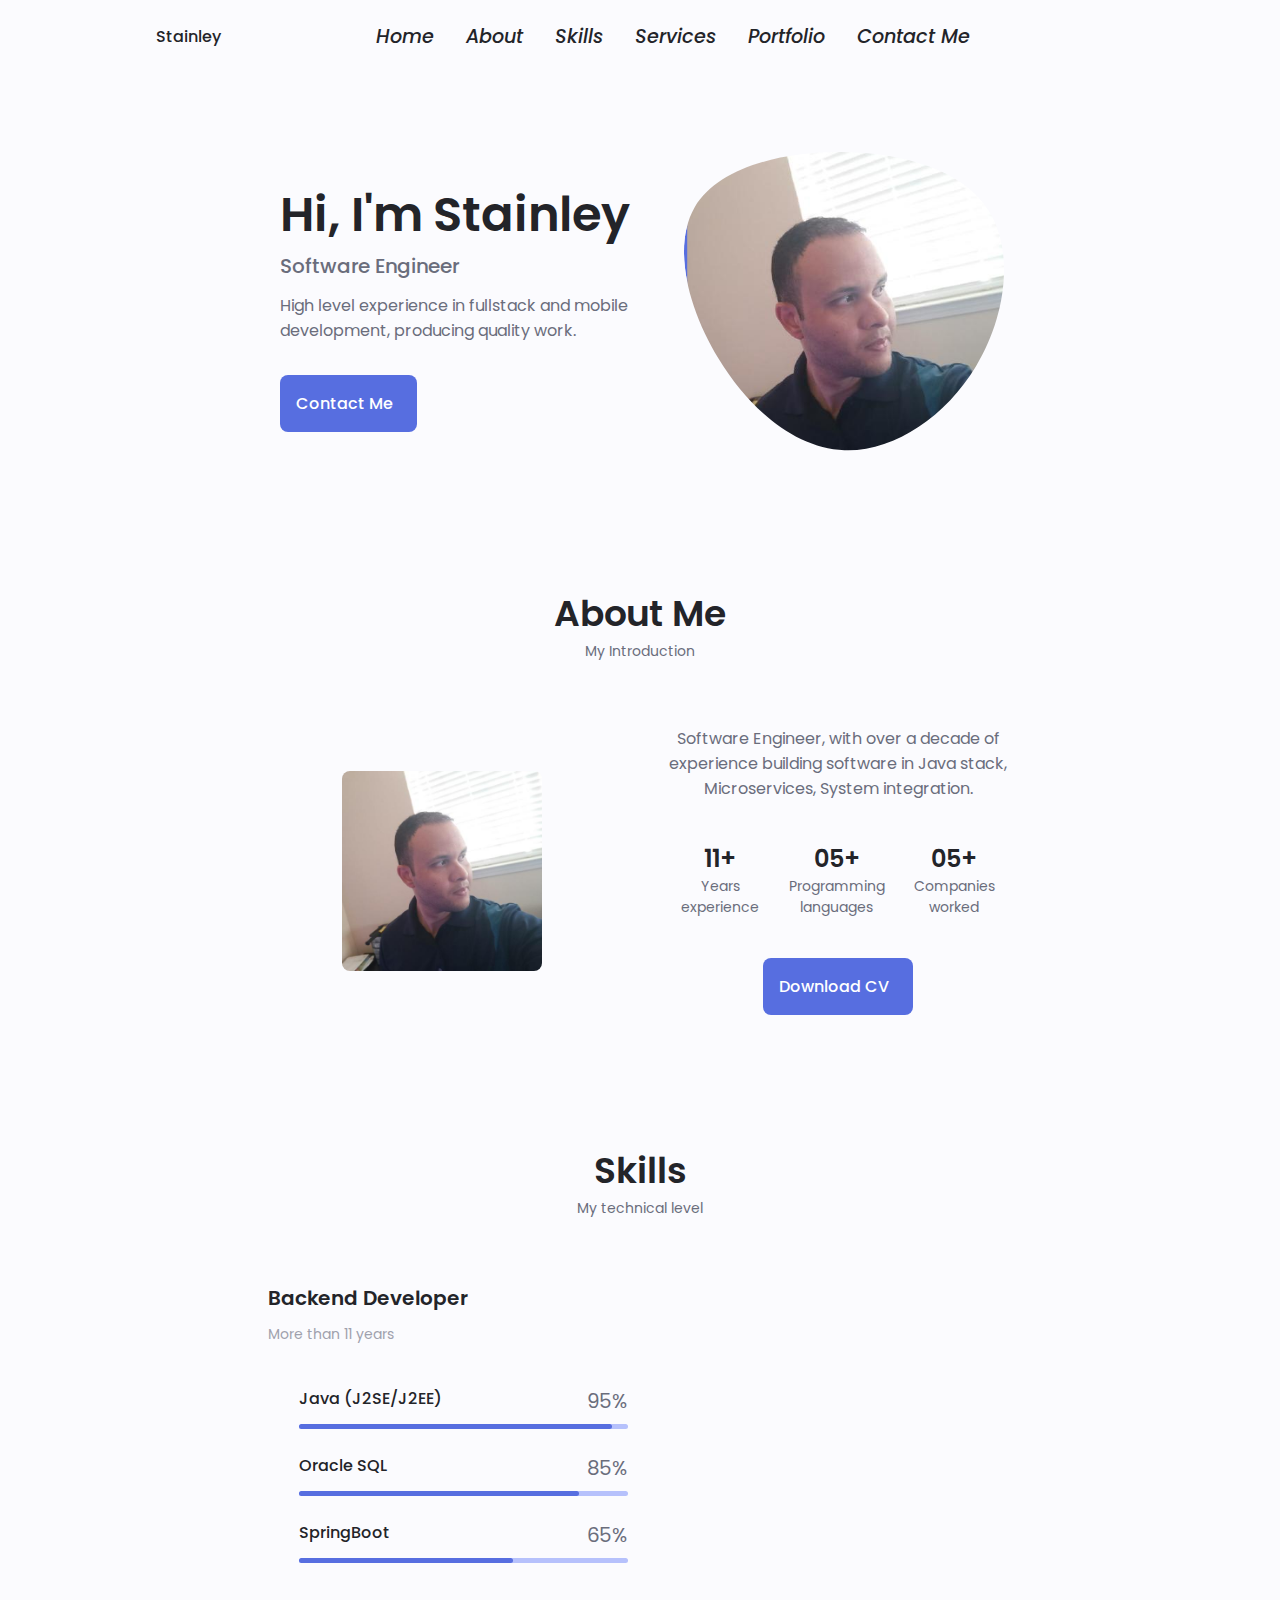
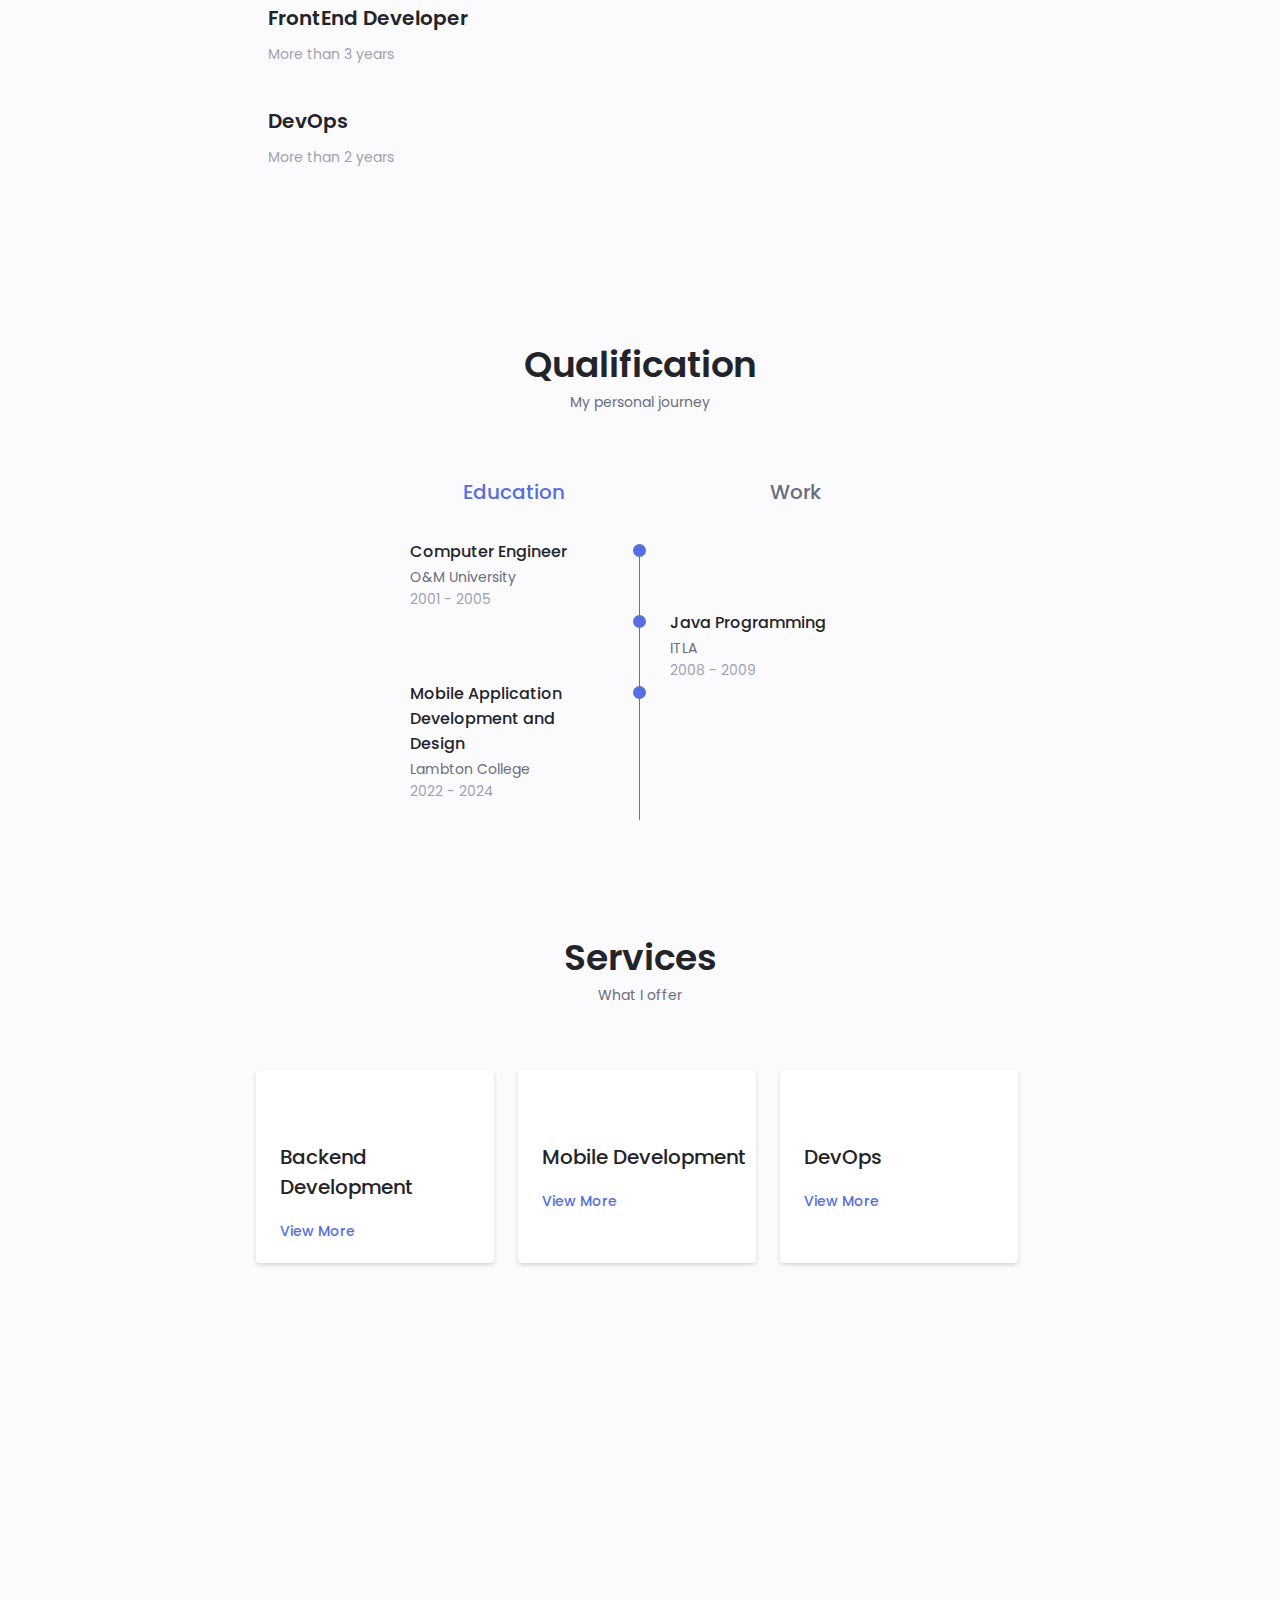
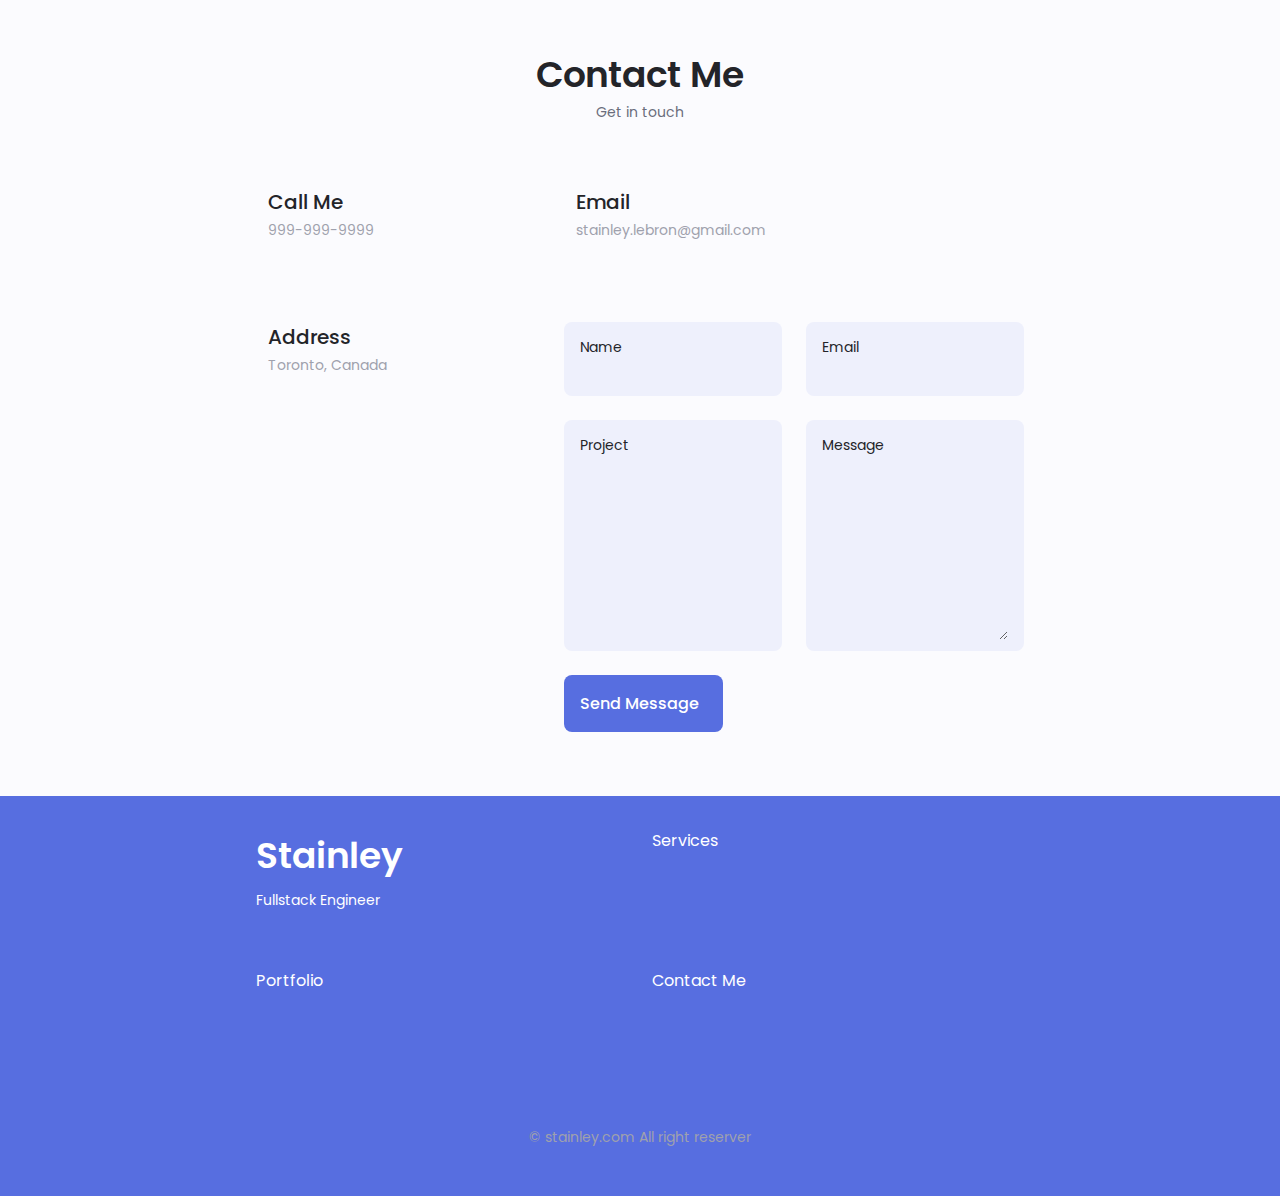
==== pages/about.html @ 63a61fa7 "first commit" ====
<!DOCTYPE html>
<html lang="en">
<head>
    <meta charset="UTF-8">
    <meta name="viewport" content="width=device-width, initial-scale=1.0">

    <!--=================================== UNICONS ====================================-->
    <link rel="stylesheet" href="https://unicons.iconscout.com/release/v4.0.8/css/line.css">

    <!--=================================== SWIPER CSS ====================================-->
    <link rel="stylesheet" href="https://cdn.jsdelivr.net/npm/swiper@9/swiper-bundle.min.css"/>
    <!--=================================== CSS ====================================-->
    <link rel="stylesheet" href="../assets/css/content.css">

    <title>About</title>
</head>
<body>
<!--=================================== HEADER ====================================-->
<header class="header" id="header">
    <nav class="nav container">
        <a href="#" class="nav__logo">Stainley</a>
        <div class="nav__menu" id="nav-menu">
            <ul class="nav__list grid">
                <li class="nav__item">
                    <a href="#home" class="nav__link">
                        <i class="uil uil-estate nav__icon">Home</i>
                    </a>
                </li>
                <li class="nav__item">
                    <a href="#about" class="nav__link">
                        <i class="uil uil-user nav__icon">About</i>
                    </a>
                </li>
                <li class="nav__item">
                    <a href="#skills" class="nav__link">
                        <i class="uil uil-file-alt nav__icon">Skills</i>
                    </a>
                </li>
                <li class="nav__item">
                    <a href="#services" class="nav__link">
                        <i class="uil uil-briefcase-alt nav__icon">Services</i>
                    </a>
                </li>
                <li class="nav__item">
                    <a href="#portfolio" class="nav__link">
                        <i class="uil uil-scenery nav__icon">Portfolio</i>
                    </a>
                </li>
                <li class="nav__item">
                    <a href="#contact" class="nav__link">
                        <i class="uil uil-message nav__icon">Contact Me</i>
                    </a>
                </li>
            </ul>
            <i class="uil uil-times nav__close" id="nav-close"></i>
        </div>
        <div class="nav__btns">
            <div class="nav__toggle" id="nav-toggle">
                <i class="uil uil-apps"></i>
            </div>
        </div>
    </nav>
</header>


<!--=================================== MAIN ====================================-->
<main class="main">
    <!--==================== HOME ====================-->
    <section class="home section" id="home">
        <div class="home__container container grid">
            <div class="home__content grid">
                <div class="home__social">
                    <a href="https://www.linkedin.com/in/stainleylebron/" target="_blank" class="home__social-icon">
                        <i class="uil uil-linkedin-alt"></i>
                    </a>
                    <a href="https://github.com/stainley/" target="_blank" class="home__social-icon">
                        <i class="uil uil-github-alt"></i>
                    </a>
                    <a href="https://dribbble.com/" class="home__social-icon" target="_blank">
                        <i class="uil uil-dribbble"></i>
                    </a>
                </div>
                <div class="home__img">
                    <svg class="home__blob" viewBox="0 0 200 187" xmlns="http://www.w3.org/2000/svg"
                         xmlns:xlink="http://www.w3.org/1999/xlink">
                        <mask id="mask0" mask-type="alpha">
                            <path d="M190.312 36.4879C206.582 62.1187 201.309 102.826 182.328 134.186C163.346 165.547
        130.807 187.559 100.226 186.353C69.6454 185.297 41.0228 161.023 21.7403 129.362C2.45775
        97.8511 -7.48481 59.1033 6.67581 34.5279C20.9871 10.1032 59.7028 -0.149132 97.9666
        0.00163737C136.23 0.303176 174.193 10.857 190.312 36.4879Z"/>
                        </mask>
                        <g mask="url(#mask0)">
                            <path d="M190.312 36.4879C206.582 62.1187 201.309 102.826 182.328 134.186C163.346
        165.547 130.807 187.559 100.226 186.353C69.6454 185.297 41.0228 161.023 21.7403
        129.362C2.45775 97.8511 -7.48481 59.1033 6.67581 34.5279C20.9871 10.1032 59.7028
        -0.149132 97.9666 0.00163737C136.23 0.303176 174.193 10.857 190.312 36.4879Z"/>

                            <image class="home_blob-img" x="2" xlink:href="../assets/img/perfil.jpeg"/>
                        </g>
                    </svg>

                </div>

                <div class="home__data">
                    <h1 class="home__title">Hi, I'm Stainley</h1>
                    <h3 class="home__subtitle">Software Engineer</h3>
                    <p class="home__description">High level experience in fullstack and mobile development,
                        producing quality work.</p>
                    <a href="#contact" class="button button--flex">
                        Contact Me <i class="uil uil-message button__icon"></i>
                    </a>
                </div>
            </div>

            <div class="home__scroll">
                <a href="#about" class="home__scroll-button button--flex">
                    <i class="uil uil-mouse-alt home__scroll-mouse"></i>
                    <span class="home__scroll-name">Scroll down</span>
                    <i class="uil uil-arrow-down home__scroll-arrow"></i>
                </a>
            </div>

        </div>
    </section>

    <!--==================== ABOUT ====================-->
    <!--<iframe class="fragment__about" id="about" src="pages/about.html"></iframe>-->
    <section class="about section" id="about">
        <h2 class="section__title">About Me</h2>
        <span class="section__subtitle">My Introduction</span>

        <div class="about__container container grid">
            <img src="../assets/img/perfil.jpeg" alt="" class="about__img">

            <div class="about__data">
                <p class="about__description">Software Engineer, with over a decade of experience building software in
                    Java stack,
                    Microservices, System integration.</p>

                <div class="about__info">
                    <div>
                        <span class="about__info-title">11+</span>
                        <span class="about__info-name">Years<br> experience</span>
                    </div>
                    <div>
                        <span class="about__info-title">05+</span>
                        <span class="about__info-name">Programming<br> languages</span>
                    </div>
                    <div>
                        <span class="about__info-title">05+</span>
                        <span class="about__info-name">Companies<br> worked</span>
                    </div>
                </div>

                <div class="about__buttons">
                    <a download="" href="../assets/pdf/StainleyLebronResume.pdf" class="button button--flex">
                        Download CV<i class="uil uil-download-alt button__icon"></i>
                    </a>
                </div>
            </div>
        </div>
    </section>

    <!--==================== SKILLS ====================-->
    <section class="skills section" id="skills">
        <h2 class="section__title">Skills</h2>
        <span class="section__subtitle">My technical level</span>

        <div class="skills__container container grid">
            <div>
                <!--==================== SKILLS 1 ====================-->
                <div class="skills__content skills__open">
                    <div class="skills__header">
                        <i class="uil uil-brackets-curly skills__icon"></i>

                        <div>
                            <h1 class="skills__title">Backend Developer</h1>
                            <span class="skills__subtitle">More than 11 years</span>
                        </div>

                        <i class="uil uil-angle-down skills__arrow"></i>
                    </div>

                    <div class="skills__list grid">
                        <div class="skills__data">
                            <div class="skills__title">
                                <h3 class="skills__name">Java (J2SE/J2EE)</h3>
                                <span class="skills__number">95%</span>
                            </div>
                            <div class="skills__bar">
                                <span class="skills__percentage skills__java"></span>
                            </div>
                        </div>

                        <div class="skills__data">
                            <div class="skills__title">
                                <h3 class="skills__name">Oracle SQL</h3>
                                <span class="skills__number">85%</span>
                            </div>
                            <div class="skills__bar">
                                <span class="skills__percentage skills__sql"></span>
                            </div>
                        </div>

                        <div class="skills__data">
                            <div class="skills__title">
                                <h3 class="skills__name">SpringBoot</h3>
                                <span class="skills__number">65%</span>
                            </div>
                            <div class="skills__bar">
                                <span class="skills__percentage skills__spring"></span>
                            </div>
                        </div>
                    </div>
                </div>

                <!--==================== SKILLS 2 ====================-->
                <div class="skills__content skills__close">
                    <div class="skills__header">
                        <i class="uil uil-brackets-curly skills__icon"></i>

                        <div>
                            <h1 class="skills__title">FrontEnd Developer</h1>
                            <span class="skills__subtitle">More than 3 years</span>
                        </div>

                        <i class="uil uil-angle-down skills__arrow"></i>
                    </div>

                    <div class="skills__list grid">
                        <div class="skills__data">
                            <div class="skills__title">
                                <h3 class="skills__name">HTML, JSP, JSF</h3>
                                <span class="skills__number">65%</span>
                            </div>
                            <div class="skills__bar">
                                <span class="skills__percentage skills__html"></span>
                            </div>
                        </div>

                        <div class="skills__data">
                            <div class="skills__title">
                                <h3 class="skills__name">React</h3>
                                <span class="skills_number">45%</span>
                            </div>
                            <div class="skills__bar">
                                <span class="skills__percentage skills__react"></span>
                            </div>
                        </div>

                        <div class="skills__data">
                            <div class="skills__title">
                                <h3 class="skills__name">Angular</h3>
                                <span class="skills__number">45%</span>
                            </div>
                            <div class="skills__bar">
                                <span class="skills__percentage skills__angular"></span>
                            </div>
                        </div>
                    </div>
                </div>

                <!--==================== SKILLS 3 ====================-->
                <div class="skills__content skills__close">
                    <div class="skills__header">
                        <i class="uil uil-brackets-curly skills__icon"></i>

                        <div>
                            <h1 class="skills__title">DevOps</h1>
                            <span class="skills__subtitle">More than 2 years</span>
                        </div>

                        <i class="uil uil-angle-down skills__arrow"></i>
                    </div>

                    <div class="skills__list grid">
                        <div class="skills__data">
                            <div class="skills__title">
                                <h3 class="skills__name">Docker</h3>
                                <span class="skills__number">75%</span>
                            </div>
                            <div class="skills__bar">
                                <span class="skills__percentage skills__docker"></span>
                            </div>
                        </div>

                        <div class="skills__data">
                            <div class="skills__title">
                                <h3 class="skills__name">Kubernetes</h3>
                                <span class="skills_number">55%</span>
                            </div>
                            <div class="skills__bar">
                                <span class="skills__percentage skills__kubernetes"></span>
                            </div>
                        </div>

                        <div class="skills__data">
                            <div class="skills__title">
                                <h3 class="skills__name">Jenkins</h3>
                                <span class="skills__number">78%</span>
                            </div>
                            <div class="skills__bar">
                                <span class="skills__percentage skills__jenkins"></span>
                            </div>
                        </div>
                    </div>
                </div>
            </div>
        </div>
    </section>

    <!--==================== QUALIFICATION ====================-->
    <section class="qualification section">
        <h2 class="section__title">Qualification</h2>
        <span class="section__subtitle">My personal journey</span>

        <div class="qualification__container container">
            <div class="qualification__tabs">
                <div class="qualification__button button--flex qualification__active" data-target="#education">
                    <i class="uil uil-graduation-cap qualification__icon"></i>
                    Education
                </div>
                <div class="qualification__button button--flex" data-target="#work">
                    <i class="uil uil-briefcase-alt qualification__icon"></i>
                    Work
                </div>
            </div>
            <div class="qualification__sections">
                <!--==================== QUALIFICATION CONTENT 1====================-->
                <div class="qualification__content qualification__active" data-content id="education">
                    <!--==================== QUALIFICATION 1====================-->
                    <div class="qualification__data">
                        <div>
                            <h3 class="qualification__title">Computer Engineer</h3>
                            <span class="qualification__subtitle">O&M University</span>
                            <div class="qualification__calendar">
                                <i class="uil uil-calendar-alt"></i>
                                2001 - 2005
                            </div>
                        </div>

                        <div>
                            <span class="qualification__rounder"></span>
                            <span class="qualification__line"></span>
                        </div>
                    </div>

                    <div class="qualification__content">
                        <!--==================== QUALIFICATION 2====================-->
                        <div class="qualification__data">
                            <div></div>

                            <div>
                                <span class="qualification__rounder"></span>
                                <span class="qualification__line"></span>
                            </div>
                            <div>
                                <h3 class="qualification__title">Java Programming</h3>
                                <span class="qualification__subtitle">ITLA</span>
                                <div class="qualification__calendar">
                                    <i class="uil uil-calendar-alt"></i>
                                    2008 - 2009
                                </div>
                            </div>

                        </div>
                    </div>

                    <div class="qualification__content">
                        <!--==================== QUALIFICATION 3====================-->
                        <div class="qualification__data">

                            <div>
                                <h3 class="qualification__title">Mobile Application Development and Design</h3>
                                <span class="qualification__subtitle">Lambton College</span>
                                <div class="qualification__calendar">
                                    <i class="uil uil-calendar-alt"></i>
                                    2022 - 2024
                                </div>
                            </div>

                            <div>
                                <span class="qualification__rounder"></span>
                                <span class="qualification__line"></span>
                            </div>
                        </div>
                    </div>
                </div>


                <!--==================== QUALIFICATION CONTENT 2====================-->
                <div class="qualification__content" data-content id="work">
                    <!--==================== QUALIFICATION 1====================-->
                    <div class="qualification__data">

                        <div></div>
                        <div>
                            <span class="qualification__rounder"></span>
                            <span class="qualification__line"></span>
                        </div>
                        <div>
                            <h3 class="qualification__title">System Integration</h3>
                            <span class="qualification__subtitle">Telecommunication Company Claro</span>
                            <div class="qualification__calendar">
                                <i class="uil uil-calendar-alt"></i>
                                2013 - 2014
                            </div>
                        </div>


                    </div>

                    <div class="qualification__content">
                        <!--==================== QUALIFICATION 2====================-->
                        <div class="qualification__data">


                            <div>
                                <h3 class="qualification__title">Java Engineer</h3>
                                <span class="qualification__subtitle">Dominican Popular Bank</span>
                                <div class="qualification__calendar">
                                    <i class="uil uil-calendar-alt"></i>
                                    2011 - 2011
                                </div>
                            </div>
                            <div>
                                <span class="qualification__rounder"></span>
                                <span class="qualification__line"></span>
                            </div>
                        </div>
                    </div>

                    <div class="qualification__content">
                        <!--==================== QUALIFICATION 3====================-->
                        <div class="qualification__data">
                            <div></div>

                            <div>
                                <span class="qualification__rounder"></span>
                                <span class="qualification__line"></span>
                            </div>
                            <div>
                                <h3 class="qualification__title">Sr. Fullstack Engineer</h3>
                                <span class="qualification__subtitle">Telecommunication Company Claro</span>
                                <div class="qualification__calendar">
                                    <i class="uil uil-calendar-alt"></i>
                                    2011 - 2022
                                </div>
                            </div>


                        </div>
                    </div>
                </div>

            </div>
        </div>

    </section>

    <!--==================== SERVICES ====================-->
    <section class="services section" id="services">
        <h2 class="section__title">Services</h2>
        <span class="section__subtitle">What I offer</span>
        <div class="services__container container grid">
            <!--==================== SERVICES 1 ====================-->
            <div class="services__content">
                <div>
                    <i class="uil uil-web-grid services__icon "></i>
                    <h3 class="services__title">Backend Development</h3>
                </div>
                <span class="button button--flex button-small button--link services__button">
                    View More <i class="uil uil-arrow-right button__icon"></i>
                </span>

                <div class="services__modal">
                    <div class="services__modal-content">
                        <h4 class="services__modal-title">Micro<br> Services</h4>
                        <i class="uil uil-times services__modal-close"></i>

                        <ul class="services__modal-services grid">
                            <li class="services__modal-service">
                                <i class="uil uil-check-circle services__modal-icon"></i>
                                <p>I develop microservices.</p>
                            </li>
                            <li class="services__modal-service">
                                <i class="uil uil-check-circle services__modal-icon"></i>
                                <p>Monolithic Services</p>
                            </li>
                            <li class="services__modal-service">
                                <i class="uil uil-check-circle services__modal-icon"></i>
                                <p>System Design</p>
                            </li>
                        </ul>
                    </div>
                </div>
            </div>

            <!--==================== SERVICES 2 ====================-->
            <div class="services__content">
                <i class="uil uil-mobile-android services__icon"></i>
                <h3 class="services__title">Mobile Development</h3>

                <span class="button button--flex button-small button--link services__button">
                    View More <i class="uil uil-arrow-right button__icon"></i>

                </span>

                <div class="services__modal">
                    <div class="services__modal-content">
                        <h4 class="services__modal-title">Micro<br> Services</h4>
                        <i class="uil uil-times services__modal-close"></i>

                        <ul class="services__modal-services grid">
                            <li class="services__modal-service">
                                <i class="uil uil-check-circle services__modal-icon"></i>
                                <p>iOS apps development</p>
                            </li>
                            <li class="services__modal-service">
                                <i class="uil uil-check-circle services__modal-icon"></i>
                                <p>Android apps development.</p>
                            </li>
                            <li class="services__modal-service">
                                <i class="uil uil-check-circle services__modal-icon"></i>
                                <p>Firebase Integration.</p>
                            </li>
                        </ul>
                    </div>
                </div>

            </div>

            <!--==================== SERVICES 3 ====================-->
            <div class="services__content">
                <i class="uil uil-arrow services__icon"></i>
                <h3 class="services__title">DevOps</h3>

                <span class="button button--flex button-small button--link services__button">
                    View More <i class="uil uil-arrow-right button__icon"></i>

                </span>
                <div class="services__modal">
                    <div class="services__modal-content">
                        <h4 class="services__modal-title">Micro<br> Services</h4>
                        <i class="uil uil-times services__modal-close"></i>

                        <ul class="services__modal-services grid">
                            <li class="services__modal-service">
                                <i class="uil uil-check-circle services__modal-icon"></i>
                                <p>Docker - Containerization</p>
                            </li>
                            <li class="services__modal service">
                                <i class="uil uil-check-circle services__modal-icon"></i>
                                <p>Kubernetes.</p>
                            </li>
                            <li class="services__modal service">
                                <i class="uil uil-check-circle services__modal-icon"></i>
                                <p>Jenkins administration</p>
                            </li>
                        </ul>
                    </div>
                </div>

            </div>

        </div>
    </section>

    <!--==================== PORTFOLIO ====================
    <section class="portfolio section" id="portfolio">
        <h2 class="section__title">Portfolio</h2>
        <span class="section__subtitle">Most recent</span>

        <div class="portfolio__container container swiper-zoom-container">
            <div class="swiper-wrapper">
                &lt;!&ndash;==================== PORTFOLIO 1 ====================&ndash;&gt;
                <div class="portfolio__content grid swiper-slide">
                    <img src="assets/img/task_note.png" alt="" class="portfolio__img">

                    <div class="portfolio__data">
                        <h3 class="portfolio__title">Task/Notes</h3>
                        <p class="portfolio__description">Android app to take notes</p>
                        <a href="#" class="button button&#45;&#45;flex button-small portfolio__button">
                            Demo
                            <i class="uil uil-arrow-right button__icon"></i>
                        </a>
                    </div>
                </div>

                <div>
                    &lt;!&ndash;==================== PORTFOLIO 2 ====================&ndash;&gt;
                    <div class="portfolio__content grid swiper-slide">
                        <img src="assets/img/task_note.png" alt="" class="portfolio__img">

                        <div class="portfolio__data">
                            <h3 class="portfolio__title">Brand</h3>
                            <p class="portfolio__description">Android app to take notes</p>
                            <a href="#" class="button button&#45;&#45;flex button-small portfolio__button">
                                Demo
                                <i class="uil uil-arrow-right button__icon"></i>
                            </a>
                        </div>
                    </div>
                </div>

                <div>
                    &lt;!&ndash;==================== PORTFOLIO 3 ====================&ndash;&gt;
                    <div class="portfolio__content grid swiper-slide">
                        <img src="assets/img/task_note.png" alt="" class="portfolio__img">

                        <div class="portfolio__data">
                            <h3 class="portfolio__title">Modern Website</h3>
                            <p class="portfolio__description">Android app to take notes</p>
                            <a href="#" class="button button&#45;&#45;flex button-small portfolio__button">
                                Demo
                                <i class="uil uil-arrow-right button__icon"></i>
                            </a>
                        </div>
                    </div>
                </div>

            </div>

            &lt;!&ndash;Arrows&ndash;&gt;
            <div class="swiper-button-next">
                <i class="uil uil-angle-right swiper-portfolio-icon"></i>
            </div>
            <div class="swiper-button-prev">
                <i class="uil uil-angle-left swiper-portfolio-icon"></i>
            </div>
            &lt;!&ndash;Pagination&ndash;&gt;
            <div class="swiper-pagination"></div>
        </div>

    </section>-->

    <!--==================== PROJECT IN MIND ====================-->
    <section class="project section">

    </section>

    <!--==================== TESTIMONIAL ====================-->
    <section class="testimonial section">

    </section>

    <!--==================== CONTACT ME ====================-->
    <section class="contact section" id="contact">
        <h2 class="section__title">Contact Me</h2>
        <span class="section__subtitle">Get in touch</span>
        <div class="contact__container container grid">
            <div class="contact__information">
                <i class="uil uil-phone contact__icon"></i>
                <div>
                    <h3 class="contact__title">Call Me</h3>
                    <span class="contact__subtitle">999-999-9999</span>
                </div>
            </div>

            <div class="contact__information">
                <i class="uil uil-envelope contact__icon"></i>
                <div>
                    <h3 class="contact__title">Email</h3>
                    <span class="contact__subtitle">stainley.lebron@gmail.com</span>
                </div>
            </div>

            <div class="contact__information">
                <i class="uil uil-map contact__icon"></i>
                <div>
                    <h3 class="contact__title">Address</h3>
                    <span class="contact__subtitle">Toronto, Canada</span>
                </div>
            </div>

            <form action="" class="contact__form grid">
                <div class="contact__inputs grid">
                    <div class="contact__content">
                        <label for="name" class="contact__label">Name</label>
                        <input type="text" id="name" class="contact__input">
                    </div>
                    <div class="contact__content">
                        <label for="email" class="contact__label">Email</label>
                        <input type="text" id="email" class="contact__input">
                    </div>
                    <div class="contact__content">
                        <label for="project" class="contact__label">Project</label>
                        <input type="text" id="project" class="contact__input">
                    </div>
                    <div class="contact__content">
                        <label for="message" class="contact__label">Message</label>
                        <textarea name="" cols="0" rows="7" id="message" class="contact__input"></textarea>
                    </div>
                </div>

                <div>
                    <a href="#" class="button button--flex">
                        Send Message
                        <i class="uil uil-message button__icon"></i>
                    </a>
                </div>
            </form>
        </div>
    </section>
</main>

<!--=================================== FOOTER ====================================-->
<footer class="footer">
    <div class="footer__bg">
        <div class="footer__container container grid">
            <div>
                <h1 class="footer__title">Stainley</h1>
                <span class="footer__subtitle">Fullstack Engineer</span>
            </div>

            <ul class="footer__links">
                <a href="#services" class="footer__link">Services</a>
            </ul>
            <ul class="footer__links">
                <a href="#portfolio" class="footer__link">Portfolio</a>
            </ul>
            <ul class="footer__links">
                <a href="#contact" class="footer__link">Contact Me</a>
            </ul>

            <div class="footer__socials">
                <a href="" class="footer__social">
                    <i class="uil uil-linkedin button__icon"></i>
                </a>
                <a href="" class="footer__social">
                    <i class="uil uil-github button__icon"></i>
                </a>
                <a href="" class="footer__social">
                    <i class="uil uil-facebook-f button__icon"></i>
                </a>
            </div>
        </div>
        <p class="footer__copy">&#169; stainley.com All right reserver</p>
    </div>
</footer>

<!--=================================== SCROLL TOP ====================================-->

<!--=================================== SWIPER JS ====================================-->
<script src="https://cdn.jsdelivr.net/npm/swiper@9.1.1/swiper-bundle.min.js"></script>

<!--=================================== MAIN JS ====================================-->
<script src="assets/js/main.js"></script>

</body>
</html>
---- assets/css/content.css ----
/* =========================================== GOOGLE FONTS ================================================ */
@import url('https://fonts.googleapis.com/css2?family=Open+Sans:wght@300;400;600&family=Poppins:wght@400;500;600&display=swap');


/* =========================================== VARIABLES CSS ================================================ */

:root {
    --header-height: 3rem;

    /*========== Colors ==========*/
    /* Change favorite color */
    --hue-color: 230; /*Purple 250 - Green 142 - Blue 230 - Pink 340*/

    /* HSL color mode */
    --first-color: hsl(var(--hue-color), 69%, 61%);
    --first-color-second: hsl(var(--hue-color), 69%, 61%);
    --first-color-alt: hsl(var(--hue-color), 57%, 53%);
    --first-color-lighter: hsl(var(--hue-color), 92%, 85%);
    --title-color: hsl(var(--hue-color), 8%, 15%);
    --text-color: hsl(var(--hue-color), 8%, 45%);
    --text-color-light: hsl(var(--hue-color), 8%, 65%);
    --input-color: hsl(var(--hue-color), 70%, 96%);
    --body-color: hsl(var(--hue-color), 60%, 99%);
    --container-color: #fff;
    --scroll-bar-color: hsl(var(--hue-color), 12%, 90%);
    --scroll-thumb-color: hsl(var(--hue-color), 12%, 80%);

    /*========== Font and typography ==========*/
    --body-font: 'Poppins', sans-serif;

    /* .5rem = 8px, 1rem = 16px, 1.5rem = 24px ... */
    --big-font-size: 2rem;
    --h1-font-size: 1.5rem;
    --h2-font-size: 1.25rem;
    --h3-font-size: 1.125rem;
    --normal-font-size: .938rem;
    --small-font-size: .813rem;
    --smaller-font-size: .75rem;

    /*========== Font weight ==========*/
    --font-medium: 500;
    --font-semi-bold: 600;

    /*========== Margenes Bottom ==========*/
    /* .25rem = 4px, .5rem = 8px, .75rem = 12px ... */
    --mb-0-25: .25rem;
    --mb-0-5: .5rem;
    --mb-0-75: .75rem;
    --mb-1: 1rem;
    --mb-1-5: 1.5rem;
    --mb-2: 2rem;
    --mb-2-5: 2.5rem;
    --mb-3: 3rem;

    /*========== z index ==========*/
    --z-tooltip: 10;
    --z-fixed: 100;
    --z-modal: 1000;
}

/* Font size for large devices */
@media screen and (min-width: 968px) {
    :root {
        --big-font-size: 3rem;
        --h1-font-size: 2.25rem;
        --h2-font-size: 1.5rem;
        --h3-font-size: 1.25rem;
        --normal-font-size: 1rem;
        --small-font-size: .875rem;
        --smaller-font-size: .813rem;
    }
}

/*========== Variables Dark theme ==========*/


/*========== Button Dark/Light ==========*/


/*==================== BASE ====================*/
* {
    box-sizing: border-box;
    padding: 0;
    margin: 0;
}

html {
    scroll-behavior: smooth;
}

body {
    margin: 0 0 var(--header-height) 0;
    font-family: var(--body-font);
    font-size: var(--normal-font-size);
    background-color: var(--body-color);
    color: var(--text-color);
}

h1, h2, h3, h4 {
    color: var(--title-color);
    font-weight: var(--font-semi-bold);
}

ul {
    list-style: none;
}

a {
    text-decoration: none;
}

img {
    max-width: 100%;
    height: auto;
}

/*==================== REUSABLE CSS CLASSES ====================*/
.section {
    padding: 2rem 0 4rem;
}

.section__title {
    font-size: var(--h1-font-size);
    color: var(--title-color);
}

.section__subtitle {
    display: block;
    font-size: var(--small-font-size);
    margin-bottom: var(--mb-3);
}

.section__title,
.section__subtitle {
    text-align: center;
}

/*==================== LAYOUT ====================*/
.container {
    max-width: 768px;
    margin-left: var(--mb-1-5);
    margin-right: var(--mb-1-5);
}

.grid {
    display: grid;
    gap: 1.5rem;
}

.header {
    width: 100%;
    position: fixed;
    bottom: 0;
    left: 0;
    z-index: var(--z-fixed);
    background-color: var(--body-color);
}

/*==================== NAV ====================*/
.nav {
    max-width: 968px;
    height: var(--header-height);
    display: flex;
    justify-content: space-between;
    align-items: center;
}

.nav__logo, .nav__toggle {
    color: var(--title-color);
    font-weight: var(--font-medium);
}

.nav__logo:hover {
    color: var(--first-color);
}

.nav__toggle {
    font-size: 1.1rem;
    cursor: pointer;
}

.nav__toggle:hover {
    color: var(--first-color);
}

@media screen and (max-width: 767px) {
    .nav__menu {
        position: fixed;
        bottom: -100%;
        left: 0;
        width: 100%;
        background-color: var(--body-color);
        padding: 2rem 1.5rem 4rem;
        box-shadow: 0 -1px 4px rgba(0, 0, 0, .15);
        border-radius: 1.5rem 1.5rem 0 0;
        transition: .3s;
    }
}

.nav__list {
    grid-template-columns: repeat(3, 1fr);
    gap: 2rem;
}

.nav__link {
    display: flex;
    flex-direction: column;
    align-items: center;
    font-size: var(--small-font-size);
    color: var(--title-color);
    font-weight: var(--font-medium);
}

.nav__link:hover {
    color: var(--first-color);
}

.nav__icon {
    font-size: 1.2rem;
}

.nav__close {
    position: absolute;
    right: 1.3rem;
    bottom: .5rem;
    font-size: 1.5rem;
    cursor: pointer;
    color: var(--first-color);
}

.nav__close:hover {
    color: var(--first-color-alt);
}

/* show menu */
.show-menu {
    bottom: 0;
}

/* Active link */


/* Change background header */


/*==================== HOME ====================*/
.home__container {
    gap: 1rem;
}

.home__content {
    grid-template-columns: .5fr 3fr;
    padding-top: 3.5rem;
    align-items: center;
}

.home__social {
    display: grid;
    grid-template-columns: max-content;
    row-gap: 1rem;
}

.home__social-icon {
    font-size: 1.25rem;
    color: var(--first-color);
}

.home__social-icon:hover {
    color: var(--first-color-alt);
}

.home__blob {
    width: 200px;
    fill: var(--first-color);
}

.home_blob-img {
    width: 200px;
}

.home__data {
    grid-column: 1/3;
}

.home__title {
    font-size: var(--big-font-size);
}

.home__subtitle {
    font-size: var(--h3-font-size);
    color: var(--text-color);
    font-weight: var(--font-medium);
    margin-bottom: var(--mb-0-75);
}

.home__description {
    margin-bottom: var(--mb-2);
}

.home__scroll {
    display: none;
}

.home__scroll-button {
    color: var(--first-color);
    transition: .3s;
}

.home__scroll-button:hover {
    transform: translateY(.25rem);
}

.home__scroll-mouse {
    font-size: 2rem;
}

.home__scroll-name {
    font-size: var(--small-font-size);
    color: var(--title-color);
    font-weight: var(--font-medium);
    margin-right: var(--mb-0-25);
}

.home__scroll-arrow {
    font-size: 1.25rem;
}

/*==================== BUTTONS ====================*/
.button {
    display: inline-block;
    background-color: var(--first-color);
    color: #FFF;
    padding: 1rem;
    border-radius: .5rem;
    font-weight: var(--font-medium);
}

.button:hover {
    background-color: var(--first-color-alt);
}

.button__icon {
    font-size: 1.25rem;
    margin-left: var(--mb-0-5);
    transition: .3s;
}

.button--flex {
    display: inline-flex;
    align-items: center;
}

.button-small {
    padding: .75rem 1rem;
}

.button--link {
    padding: 0;
    background-color: transparent;
    color: var(--first-color);
}

.button--link:hover {
    background-color: transparent;
    color: var(--first-color-alt);
}

/*==================== ABOUT ====================*/

iframe {
    width: 100%;
    height: 100%;
    border: none;
    position: relative;
    align-items: center;
    left: 0;
    right: 0
}

.about__img {
    width: 200px;
    border-radius: .5rem;
    justify-self: center;
    align-self: center;
}

.about__description {
    text-align: center;
    margin-bottom: var(--mb-2-5);
}

.about__info {
    display: flex;
    justify-content: space-evenly;
    margin-bottom: var(--mb-2-5);
}

.about__info-title {
    font-size: var(--h2-font-size);
    font-weight: var(--font-semi-bold);
    color: var(--title-color);
}

.about__info-name {
    font-size: var(--small-font-size);
}

.about__info-title, .about__info-name {
    display: block;
    text-align: center;
}

.about__buttons {
    display: flex;
    justify-content: center;
}

/*==================== SKILLS ====================*/
.skills__container {
    row-gap: 0;
}

.skills__header {
    display: flex;
    align-items: center;
    margin-bottom: var(--mb-2-5);
    cursor: pointer;
}

.skills__icon, .skills__arrow {
    font-size: 2rem;
    color: var(--first-color);
}

.skills__icon {
    margin-right: var(--mb-0-75);
}

.skills__title {
    font-size: var(--h3-font-size);
}

.skills__subtitle {
    font-size: var(--small-font-size);
    color: var(--text-color-light);
}

.skills__arrow {
    margin-left: auto;
    transition: .4s;
}

.skills__list {
    row-gap: 1.5rem;
    padding-left: 2.7rem;
}

.skills__title {
    display: flex;
    justify-content: space-between;
    margin-bottom: var(--mb-0-5);
}

.skills__name {
    font-size: var(--normal-font-size);
    font-weight: var(--font-medium);
}

.skills__bar, .skills__percentage {
    height: 5px;
    border-radius: .25rem;
}

.skills__bar {
    background-color: var(--first-color-lighter);
}

.skills__percentage {
    display: block;
    background-color: var(--first-color);
}

.skills__java {
    width: 95%;
}

.skills__sql {
    width: 85%;
}

.skills__spring {
    width: 65%;
}

.skills__html {
    width: 65%;
}

.skills__react {
    width: 45%;
}

.skills__angular {
    width: 45%;
}

.skills__docker {
    width: 75%;
}

.skills__kubernetes {
    width: 55%;
}

.skills__jenkins {
    width: 78%;
}

.skills__close .skills__list {
    height: 0;
    overflow: hidden;
}

.skills__open .skills__list {
    height: max-content;
    margin-bottom: var(--mb-2-5);
}

.skills__open .skills__arrow {
    transform: rotate(-180deg);
}

/*==================== QUALIFICATION ====================*/
.qualification__tabs {
    display: flex;
    justify-content: space-evenly;
    margin-bottom: var(--mb-2);

}

.qualification__button {
    font-size: var(--h3-font-size);
    font-weight: var(--font-medium);
    cursor: pointer;
}

.qualification__button:hover {
    color: var(--first-color);
}

.qualification__icon {
    font-size: 1.8rem;
    margin-right: var(--mb-0-25);
}

.qualification__data {
    display: grid;
    grid-template-columns: 1fr max-content 1fr;
    column-gap: 1.5rem;
}

.qualification__title {
    font-size: var(--normal-font-size);
    font-weight: var(--font-medium);
}

.qualification__subtitle {
    display: inline-block;
    font-size: var(--small-font-size);
}

.qualification__calendar {
    font-size: var(--small-font-size);
    color: var(--text-color-light);
}

.qualification__rounder {
    display: inline-block;
    width: 13px;
    height: 13px;
    background-color: var(--first-color);
    border-radius: 50%;
}

.qualification__line {
    display: block;
    width: 1px;
    height: 100%;
    background-color: var(--first-color);
    transform: translate(6px, -7px);
}

.qualification [data-content] {
    display: none;
}

.qualification__active[data-content] {
    display: block;
}

.qualification__button.qualification__active {
    color: var(--first-color);
}

/*==================== SERVICES ====================*/
.services__container {
    gap: 1.5rem;
    grid-template-columns: repeat(2, 1fr);
}

.services__content {
    position: relative;
    background-color: var(--container-color);
    padding: 3.5rem .5rem 1.25rem 1.5rem;
    border-radius: .25rem;
    box-shadow: 0 2px 4px rgba(0, 0, 0, .15);
    transition: .3s;
}

.services__content:hover {
    box-shadow: 0 4px 8px rgba(0, 0, .15);

}

.services__icon {
    display: block;
    font-size: 1.5rem;
    color: var(--first-color);
    margin-bottom: var(--mb-1);
}

.services__title {
    font-size: var(--h3-font-size);
    margin-bottom: var(--mb-1);
    font-weight: var(--font-medium);
}

.services__button {
    cursor: pointer;
    font-size: var(--small-font-size);
}

.services__button:hover .button__icon {
    transform: translateX(.35rem);
}

.services__modal {
    position: fixed;
    top: 0;
    left: 0;
    right: 0;
    bottom: 0;
    background-color: rgba(0, 0, 0, .15);
    display: flex;
    align-items: center;
    justify-content: center;
    padding: 0 1rem;
    z-index: var(--z-modal);
    opacity: 0;
    visibility: hidden;
    transition: .3s;
}

.services__modal-content {
    position: relative;
    background-color: var(--container-color);
    padding: 1.5rem;
    border-radius: .5rem;
}

.services__modal-services {
    row-gap: 1rem;
}

.services__modal-services {
    display: flex;
}

.services__modal-title {
    font-size: var(--h3-font-size);
    font-weight: var(--font-medium);
    margin-bottom: var(--mb-1-5);
}

.services__modal-close {
    position: absolute;
    top: 1rem;
    right: 1rem;
    color: var(--first-color);
    cursor: pointer;
}

.services__modal-icon {
    color: var(--first-color);
    margin-right: var(--mb-0-25);
}

/* Active Modal */
.active-modal {
    opacity: 1;
    visibility: visible;
}


/*==================== PORTFOLIO ====================*/
.portfolio__container {
    overflow: initial;
}

.portfolio__content {
    padding: 0 1.5rem;
}

.portfolio__img {
    width: 265px;
    border-radius: .5rem;
    justify-self: center;
}

.portfolio__title {
    font-size: var(--h3-font-size);
    margin-bottom: var(--mb-0-5);
}

.portfolio__description {
    margin-bottom: var(--mb-0-75);
}

.portfolio__button:hover .button__icon {
    transform: translateY(.25rem);
}

.swiper-button-prev::after, .swiper-button-next:after {
    content: '';
}


.swiper-button-icon {
    font-size: 2rem;
    color: var(--first-color);
}

/*
.swiper-button-prev {
    left: -.5rem;
}

.swiper-button-next {
    right: -.5rem;
}*/

/*.swiper-container-horizontal > .swiper-pagination-bullets {
    bottom: -2.5rem;
}*/

.swiper-pagination-bullet-active {
    background-color: var(--first-color);
}

.swiper-button-prev, .swiper-button-next, .swiper-pagination-bullet {
    outline: none;
}

/*==================== PROJECT IN MIND ====================*/


/*==================== TESTIMONIAL ====================*/


/*==================== CONTACT ME ====================*/
.contact__container {
    row-gap: 3rem;
}

.contact__information {
    display: flex;
    margin-bottom: var(--mb-2);
}

.contact__icon {
    font-size: 2rem;
    color: var(--first-color);
    margin-right: var(--mb-0-75);
}

.contact__title {
    font-size: var(--h3-font-size);
    font-weight: var(--font-medium);
}

.contact__subtitle {
    font-size: var(--small-font-size);
    color: var(--text-color-light);
}

.contact__content {
    background-color: var(--input-color);
    border-radius: .5rem;
    padding: .75rem 1rem .25rem;
}

.contact__input {
    width: 100%;
    background-color: var(--input-color);
    color: var(--body-font);
    font-family: var(--body-font);
    font-size: var(--normal-font-size);
    border: none;
    outline: none;
    padding: .25rem 1rem .25rem;
}

.contact__label {
    font-size: var(--small-font-size);
    color: var(--title-color);
}

/*==================== FOOTER ====================*/
.footer {
    padding-top: 2rem;
}

.footer__container {
    row-gap: 3.5rem;
}

.footer__bg {
    background-color: var(--first-color-second);
    padding: 2rem 0 3rem;
}

.footer__title {
    font-size: var(--h1-font-size);
    margin-bottom: var(--mb-0-25);
}

.footer__subtitle {
    font-size: var(--small-font-size);
}

.footer__links {
    display: flex;
    flex-direction: column;
    row-gap: 1.5rem;
}

.footer__link:hover {
    color: var(--first-color-lighter);
}

.footer__social {
    font-size: .25rem;
    margin-right: var(--mb-1-5);
}

.footer__social:hover {
    color: var(--first-color-lighter);
}

.footer__copy {
    font-size: var(--small-font-size);
    text-align: center;
    color: var(--text-color-light);
    margin-top: var(--mb-3);
}

.footer__title, .footer__subtitle, .footer__link, .footer__social {
    color: #FFF;
}

/*==================== MEDIA QUERIES ====================*/
/* For small devices */
@media screen and (max-width: 350px) {
    .container {
        margin-left: var(--mb-1);
        margin-right: var(--mb-1);
    }

    .nav__menu {
        padding: 2rem .25rem;
    }

    .nav__list {
        column-gap: 0;
    }

    .home__content {
        grid-template-columns: .25fr 3fr;
    }

    .home__blob {
        width: 180px;
    }

    .skills__title {
        font-size: var(--normal-font-size);
    }

    .qualification__data {
        gap: .5rem;
    }

    .services__container {
        grid-template-columns: max-content;
        justify-content: center;
    }

    .services__content {
        padding-right: 3.5rem;
    }

    .services__modal {
        padding: 0 .5rem;
    }

    .project_img {
        width: 200px;
    }


}

/* For medium devices */
@media screen and (min-width: 568px) {
    .home__content {
        grid-template-columns: max-content 1fr 1fr;
    }

    .home__data {
        grid-column: initial;
    }

    .home__img {
        order: 1;
        justify-self: center;
    }

    .about__container, .skills__container,
    .portfolio__content, .project__container,
    .contact__container,
    .footer__container {
        grid-template-columns: repeat(2, 1fr);
    }

    .qualification__sections {
        display: grid;
        grid-template-columns: .6fr;
        justify-content: center;
    }

}

@media screen and (min-width: 768px) {
    .container {
        margin-left: auto;
        margin-right: auto;
    }

    body {
        margin: 0;
    }

    .section {
        padding: 6rem 0 2rem;
    }

    .section__subtitle {
        margin-bottom: 4rem;
    }

    .header {
        top: 0;
        bottom: initial;
    }

    .header, .main, .footer__container {
        padding: 0 1rem;
    }

    .nav {
        height: calc(var(--header-height) + 1.5rem);
        column-gap: 1rem;
    }

    .nav__close, .nav__toggle {
        display: none;
    }

    .nav__list {
        display: flex;
        column-gap: 2rem;
    }
}

/* For large devices */

@media screen and (min-width: 1024px) {
    .header, .main, .footer__container {
        padding: 0;
    }

    .home__blob {
        width: 320px;
    }

    .home__social {
        transform: translateX(-6rem);
    }

    .services__container {
        grid-template-columns: repeat(3, 238px);
    }

    .portfolio__content {
        column-gap: 5rem;
    }

    .swiper-portfolio-icon {
        font-size: 3.5rem;
    }

    .swiper-button-prev {
        left: -3.5rem;
    }

    .swiper-button-next {
        left: -3.5rem;
    }

    .swiper-container-horizontal > .swiper-pagination-bullet {
        bottom: -4.5rem;
    }

    .contact__form {
        width: 460px;
    }

    .contact__inputs {
        grid-template-columns: repeat(2, 1fr);
    }
}
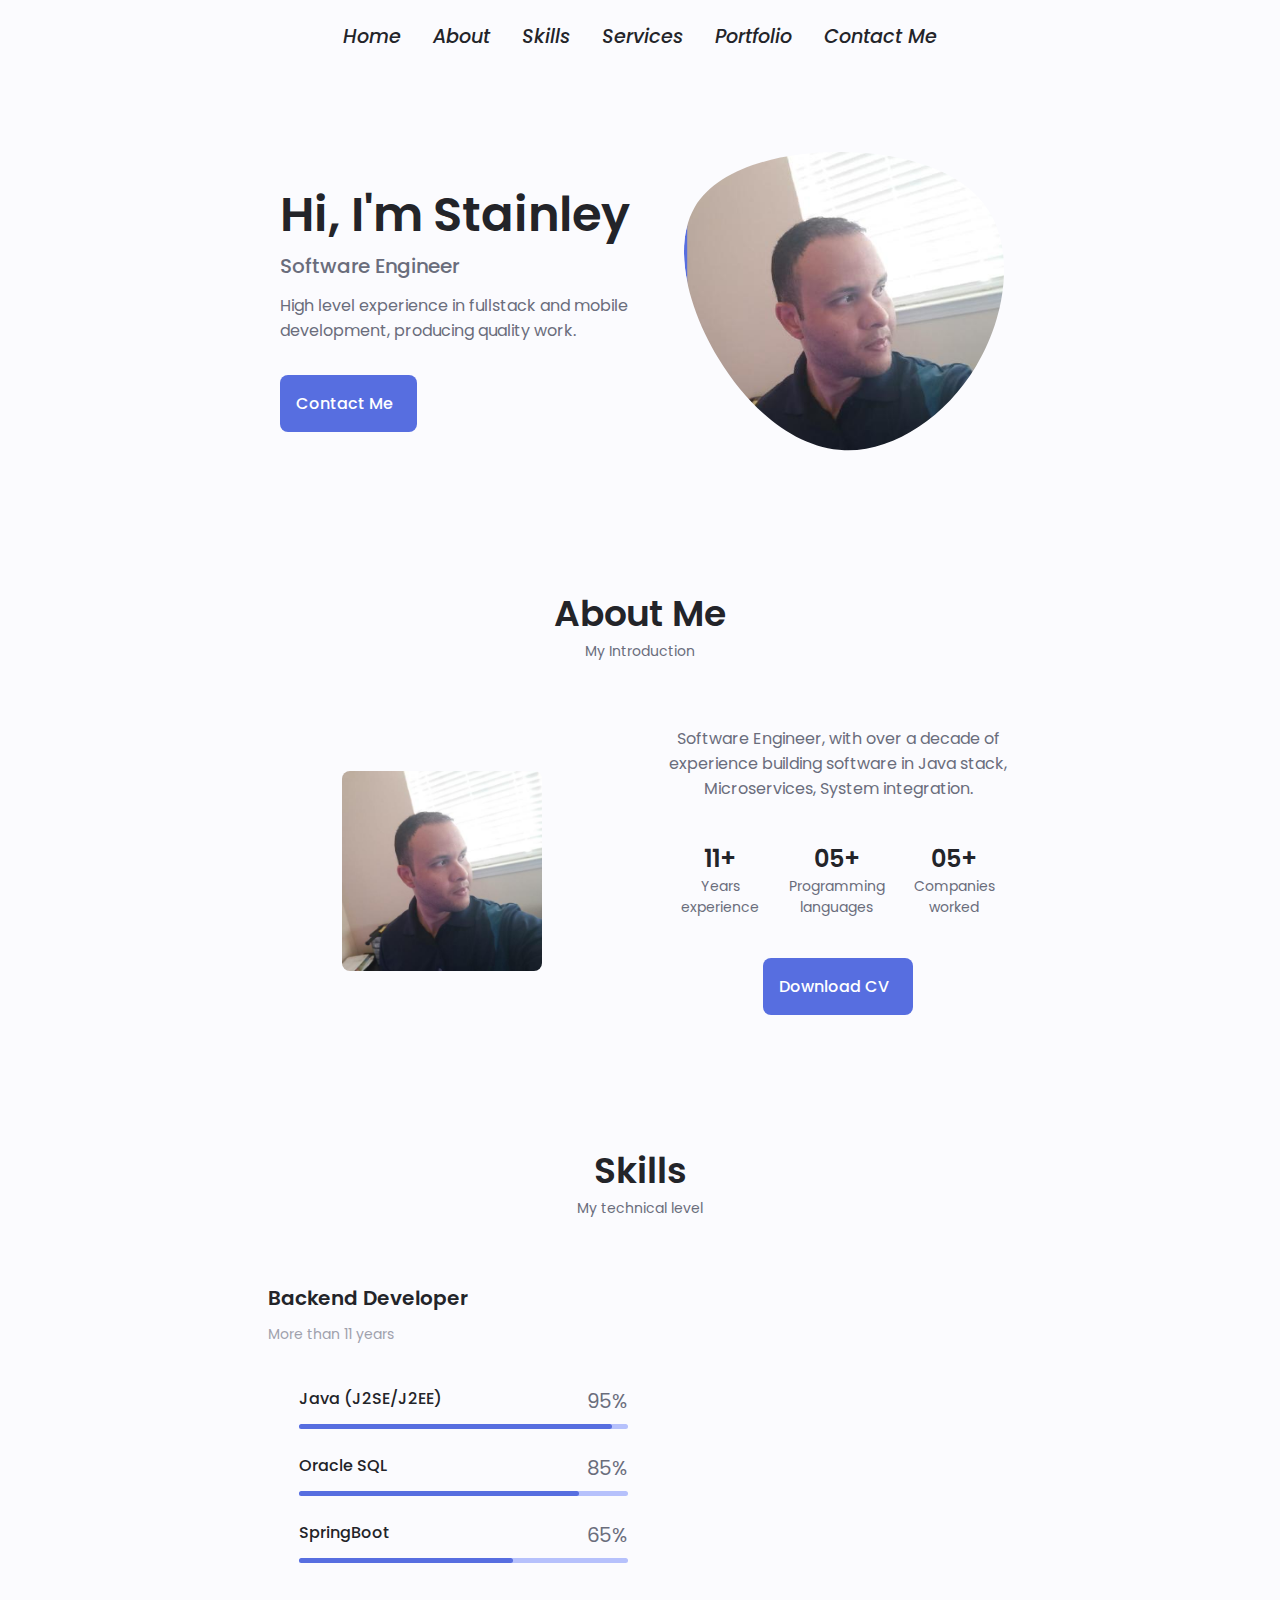
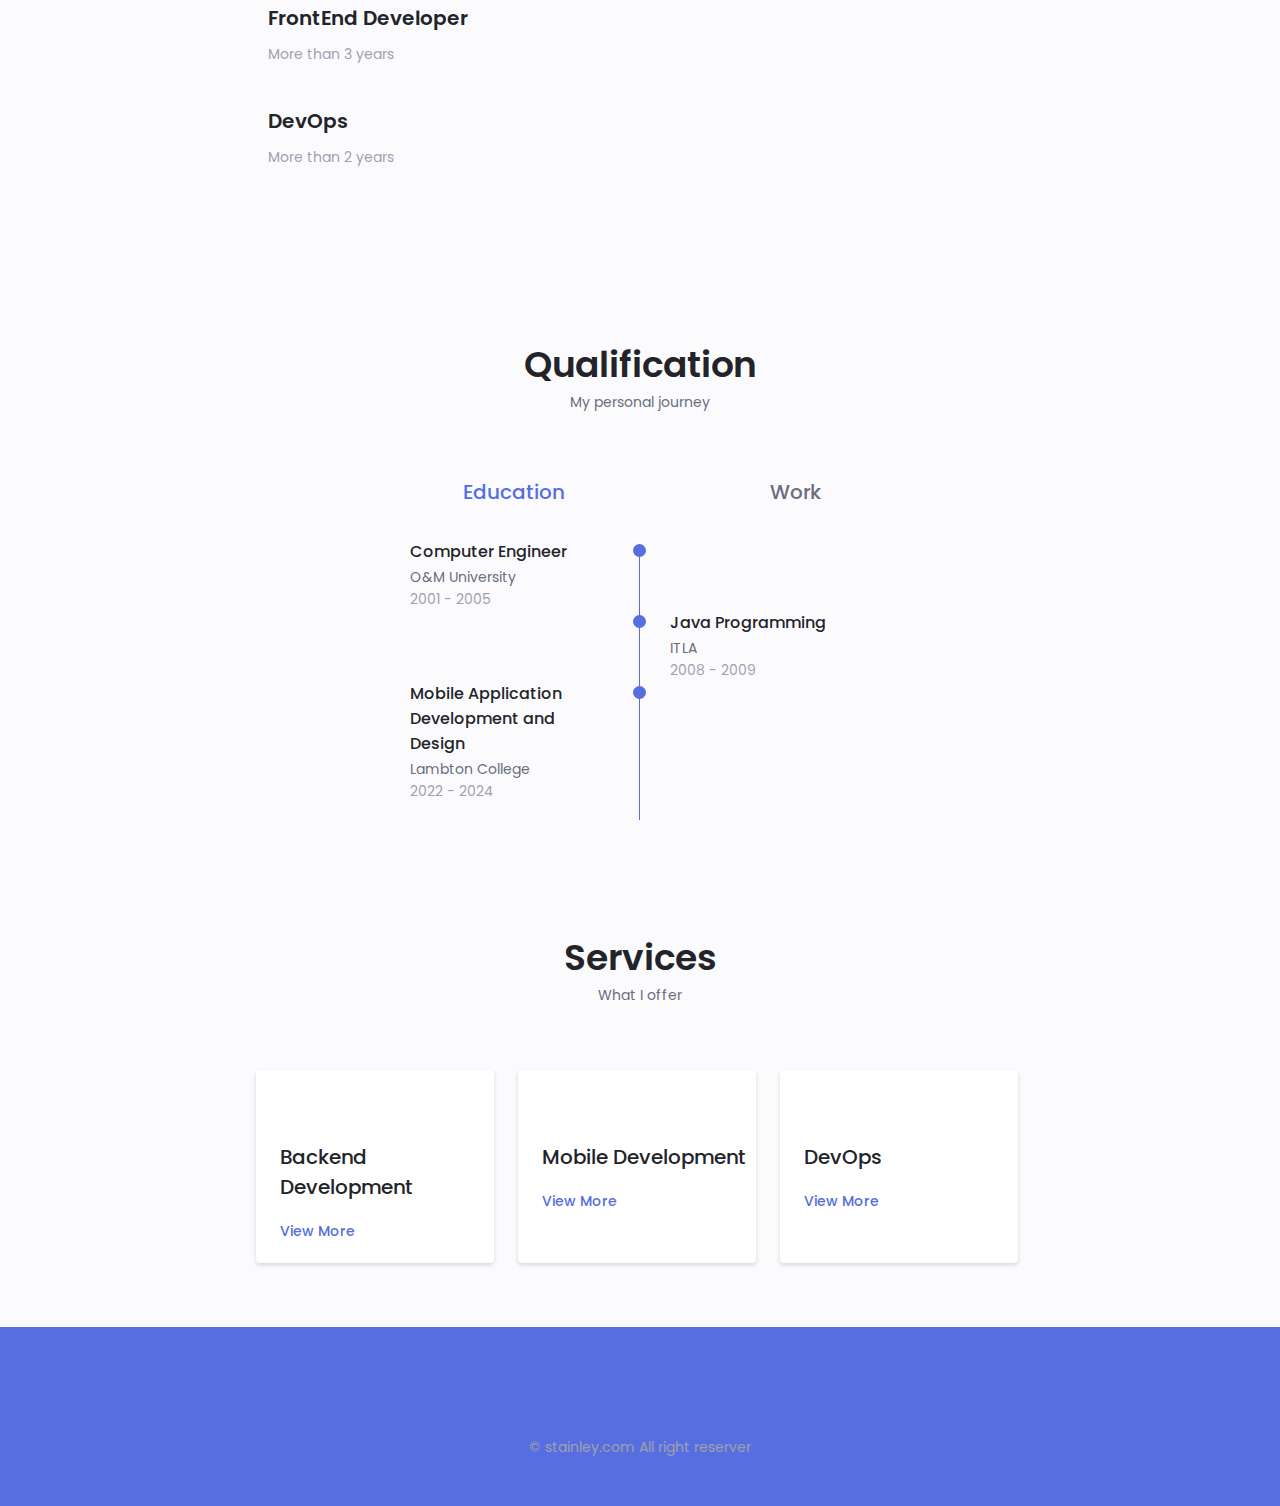
==== commit 0bcc1ff8: "desktop" ====
--- a/pages/about.html
+++ b/pages/about.html
@@ -7,8 +7,6 @@
     <!--=================================== UNICONS ====================================-->
     <link rel="stylesheet" href="https://unicons.iconscout.com/release/v4.0.8/css/line.css">
 
-    <!--=================================== SWIPER CSS ====================================-->
-    <link rel="stylesheet" href="https://cdn.jsdelivr.net/npm/swiper@9/swiper-bundle.min.css"/>
     <!--=================================== CSS ====================================-->
     <link rel="stylesheet" href="../assets/css/content.css">
 
@@ -18,11 +16,11 @@
 <!--=================================== HEADER ====================================-->
 <header class="header" id="header">
     <nav class="nav container">
-        <a href="#" class="nav__logo">Stainley</a>
+        <a href="#" class="nav__logo"></a>
         <div class="nav__menu" id="nav-menu">
             <ul class="nav__list grid">
                 <li class="nav__item">
-                    <a href="#home" class="nav__link">
+                    <a href="../index.html" class="nav__link">
                         <i class="uil uil-estate nav__icon">Home</i>
                     </a>
                 </li>
@@ -47,7 +45,7 @@
                     </a>
                 </li>
                 <li class="nav__item">
-                    <a href="#contact" class="nav__link">
+                    <a href="contact.html" class="nav__link">
                         <i class="uil uil-message nav__icon">Contact Me</i>
                     </a>
                 </li>
@@ -153,7 +151,7 @@
                 </div>
 
                 <div class="about__buttons">
-                    <a download="" href="../assets/pdf/StainleyLebronResume.pdf" class="button button--flex">
+                    <a download="" target="_blank" href="../assets/pdf/StainleyLebronResume.pdf" class="button button--flex">
                         Download CV<i class="uil uil-download-alt button__icon"></i>
                     </a>
                 </div>
@@ -562,144 +560,6 @@
                 </div>
 
             </div>
-
-        </div>
-    </section>
-
-    <!--==================== PORTFOLIO ====================
-    <section class="portfolio section" id="portfolio">
-        <h2 class="section__title">Portfolio</h2>
-        <span class="section__subtitle">Most recent</span>
-
-        <div class="portfolio__container container swiper-zoom-container">
-            <div class="swiper-wrapper">
-                &lt;!&ndash;==================== PORTFOLIO 1 ====================&ndash;&gt;
-                <div class="portfolio__content grid swiper-slide">
-                    <img src="assets/img/task_note.png" alt="" class="portfolio__img">
-
-                    <div class="portfolio__data">
-                        <h3 class="portfolio__title">Task/Notes</h3>
-                        <p class="portfolio__description">Android app to take notes</p>
-                        <a href="#" class="button button&#45;&#45;flex button-small portfolio__button">
-                            Demo
-                            <i class="uil uil-arrow-right button__icon"></i>
-                        </a>
-                    </div>
-                </div>
-
-                <div>
-                    &lt;!&ndash;==================== PORTFOLIO 2 ====================&ndash;&gt;
-                    <div class="portfolio__content grid swiper-slide">
-                        <img src="assets/img/task_note.png" alt="" class="portfolio__img">
-
-                        <div class="portfolio__data">
-                            <h3 class="portfolio__title">Brand</h3>
-                            <p class="portfolio__description">Android app to take notes</p>
-                            <a href="#" class="button button&#45;&#45;flex button-small portfolio__button">
-                                Demo
-                                <i class="uil uil-arrow-right button__icon"></i>
-                            </a>
-                        </div>
-                    </div>
-                </div>
-
-                <div>
-                    &lt;!&ndash;==================== PORTFOLIO 3 ====================&ndash;&gt;
-                    <div class="portfolio__content grid swiper-slide">
-                        <img src="assets/img/task_note.png" alt="" class="portfolio__img">
-
-                        <div class="portfolio__data">
-                            <h3 class="portfolio__title">Modern Website</h3>
-                            <p class="portfolio__description">Android app to take notes</p>
-                            <a href="#" class="button button&#45;&#45;flex button-small portfolio__button">
-                                Demo
-                                <i class="uil uil-arrow-right button__icon"></i>
-                            </a>
-                        </div>
-                    </div>
-                </div>
-
-            </div>
-
-            &lt;!&ndash;Arrows&ndash;&gt;
-            <div class="swiper-button-next">
-                <i class="uil uil-angle-right swiper-portfolio-icon"></i>
-            </div>
-            <div class="swiper-button-prev">
-                <i class="uil uil-angle-left swiper-portfolio-icon"></i>
-            </div>
-            &lt;!&ndash;Pagination&ndash;&gt;
-            <div class="swiper-pagination"></div>
-        </div>
-
-    </section>-->
-
-    <!--==================== PROJECT IN MIND ====================-->
-    <section class="project section">
-
-    </section>
-
-    <!--==================== TESTIMONIAL ====================-->
-    <section class="testimonial section">
-
-    </section>
-
-    <!--==================== CONTACT ME ====================-->
-    <section class="contact section" id="contact">
-        <h2 class="section__title">Contact Me</h2>
-        <span class="section__subtitle">Get in touch</span>
-        <div class="contact__container container grid">
-            <div class="contact__information">
-                <i class="uil uil-phone contact__icon"></i>
-                <div>
-                    <h3 class="contact__title">Call Me</h3>
-                    <span class="contact__subtitle">999-999-9999</span>
-                </div>
-            </div>
-
-            <div class="contact__information">
-                <i class="uil uil-envelope contact__icon"></i>
-                <div>
-                    <h3 class="contact__title">Email</h3>
-                    <span class="contact__subtitle">stainley.lebron@gmail.com</span>
-                </div>
-            </div>
-
-            <div class="contact__information">
-                <i class="uil uil-map contact__icon"></i>
-                <div>
-                    <h3 class="contact__title">Address</h3>
-                    <span class="contact__subtitle">Toronto, Canada</span>
-                </div>
-            </div>
-
-            <form action="" class="contact__form grid">
-                <div class="contact__inputs grid">
-                    <div class="contact__content">
-                        <label for="name" class="contact__label">Name</label>
-                        <input type="text" id="name" class="contact__input">
-                    </div>
-                    <div class="contact__content">
-                        <label for="email" class="contact__label">Email</label>
-                        <input type="text" id="email" class="contact__input">
-                    </div>
-                    <div class="contact__content">
-                        <label for="project" class="contact__label">Project</label>
-                        <input type="text" id="project" class="contact__input">
-                    </div>
-                    <div class="contact__content">
-                        <label for="message" class="contact__label">Message</label>
-                        <textarea name="" cols="0" rows="7" id="message" class="contact__input"></textarea>
-                    </div>
-                </div>
-
-                <div>
-                    <a href="#" class="button button--flex">
-                        Send Message
-                        <i class="uil uil-message button__icon"></i>
-                    </a>
-                </div>
-            </form>
         </div>
     </section>
 </main>
@@ -708,26 +568,12 @@
 <footer class="footer">
     <div class="footer__bg">
         <div class="footer__container container grid">
-            <div>
-                <h1 class="footer__title">Stainley</h1>
-                <span class="footer__subtitle">Fullstack Engineer</span>
-            </div>
-
-            <ul class="footer__links">
-                <a href="#services" class="footer__link">Services</a>
-            </ul>
-            <ul class="footer__links">
-                <a href="#portfolio" class="footer__link">Portfolio</a>
-            </ul>
-            <ul class="footer__links">
-                <a href="#contact" class="footer__link">Contact Me</a>
-            </ul>
 
             <div class="footer__socials">
-                <a href="" class="footer__social">
+                <a href="https://www.linkedin.com/in/stainleylebron/" target="_blank" class="footer__social">
                     <i class="uil uil-linkedin button__icon"></i>
                 </a>
-                <a href="" class="footer__social">
+                <a href="https://github.com/stainley" target="_blank" class="footer__social">
                     <i class="uil uil-github button__icon"></i>
                 </a>
                 <a href="" class="footer__social">
@@ -739,13 +585,8 @@
     </div>
 </footer>
 
-<!--=================================== SCROLL TOP ====================================-->
-
-<!--=================================== SWIPER JS ====================================-->
-<script src="https://cdn.jsdelivr.net/npm/swiper@9.1.1/swiper-bundle.min.js"></script>
-
 <!--=================================== MAIN JS ====================================-->
-<script src="assets/js/main.js"></script>
+<script src="../assets/js/main.js"></script>
 
 </body>
 </html>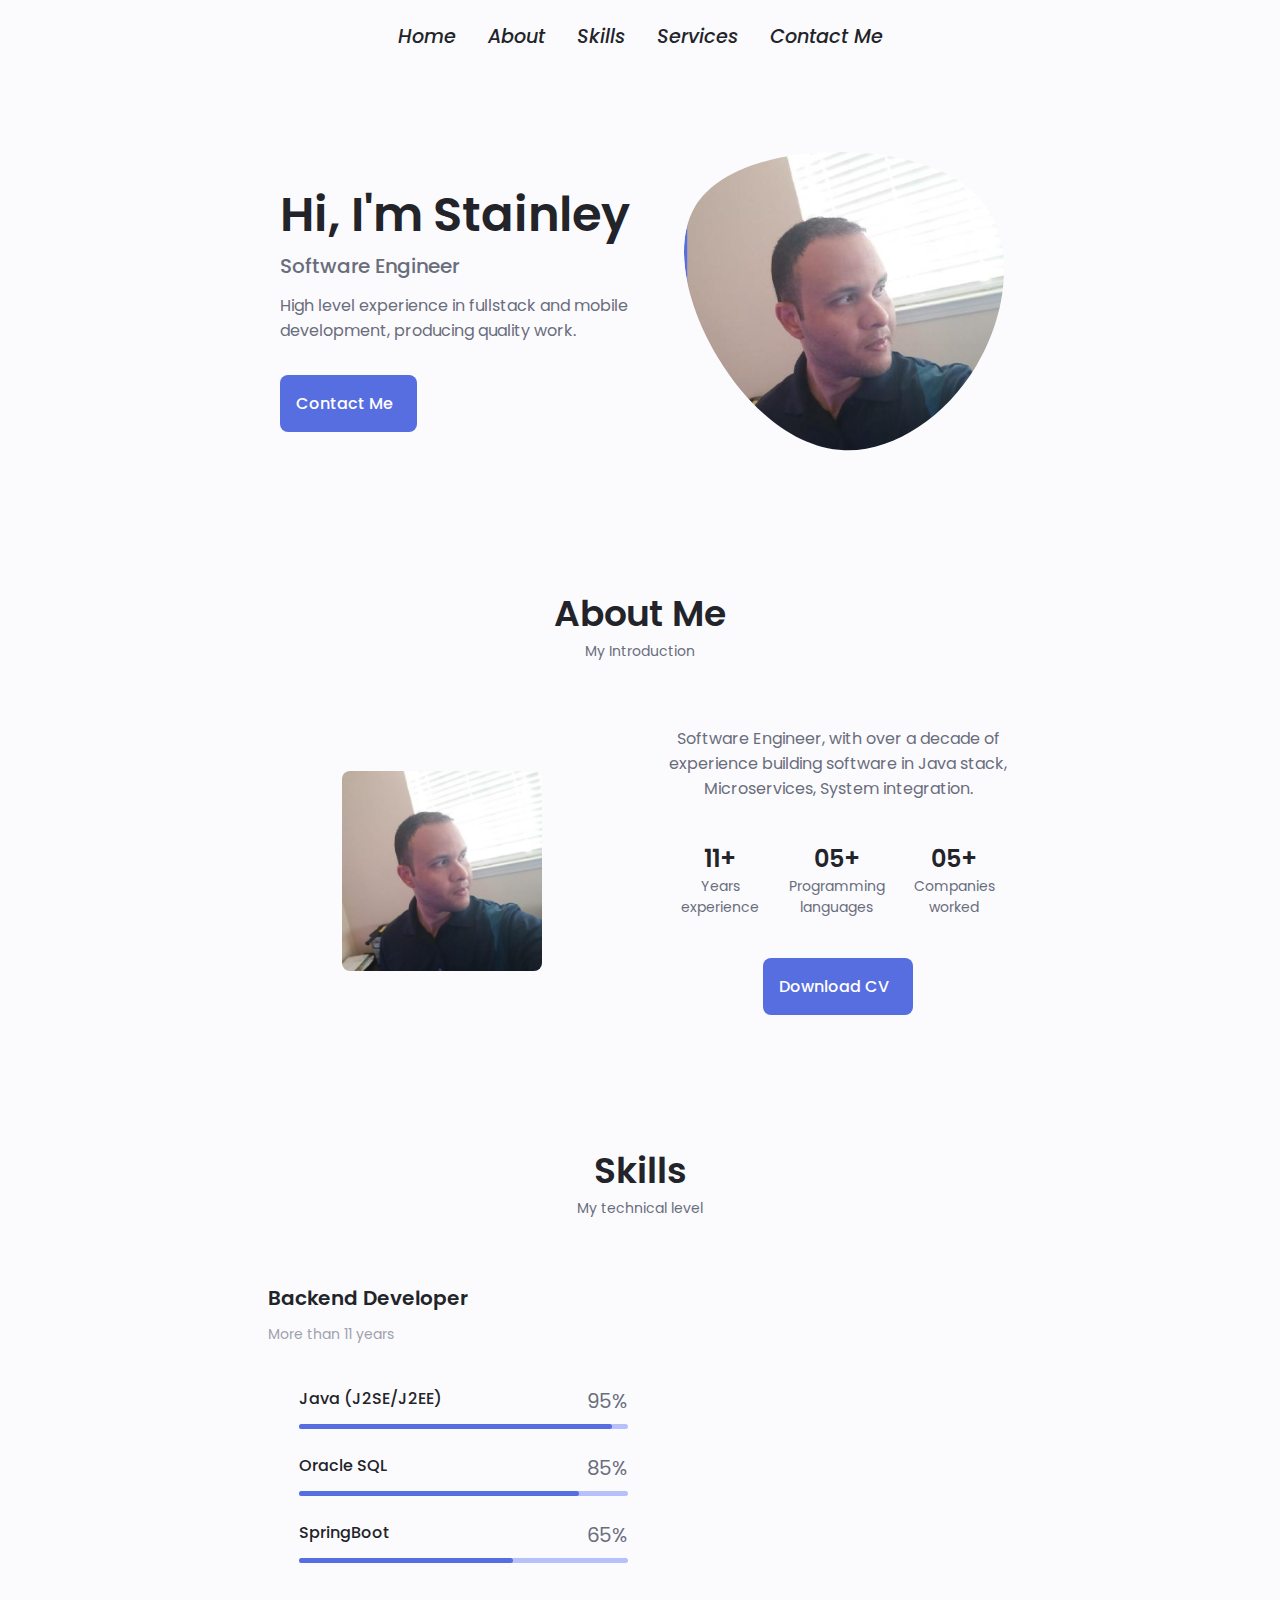
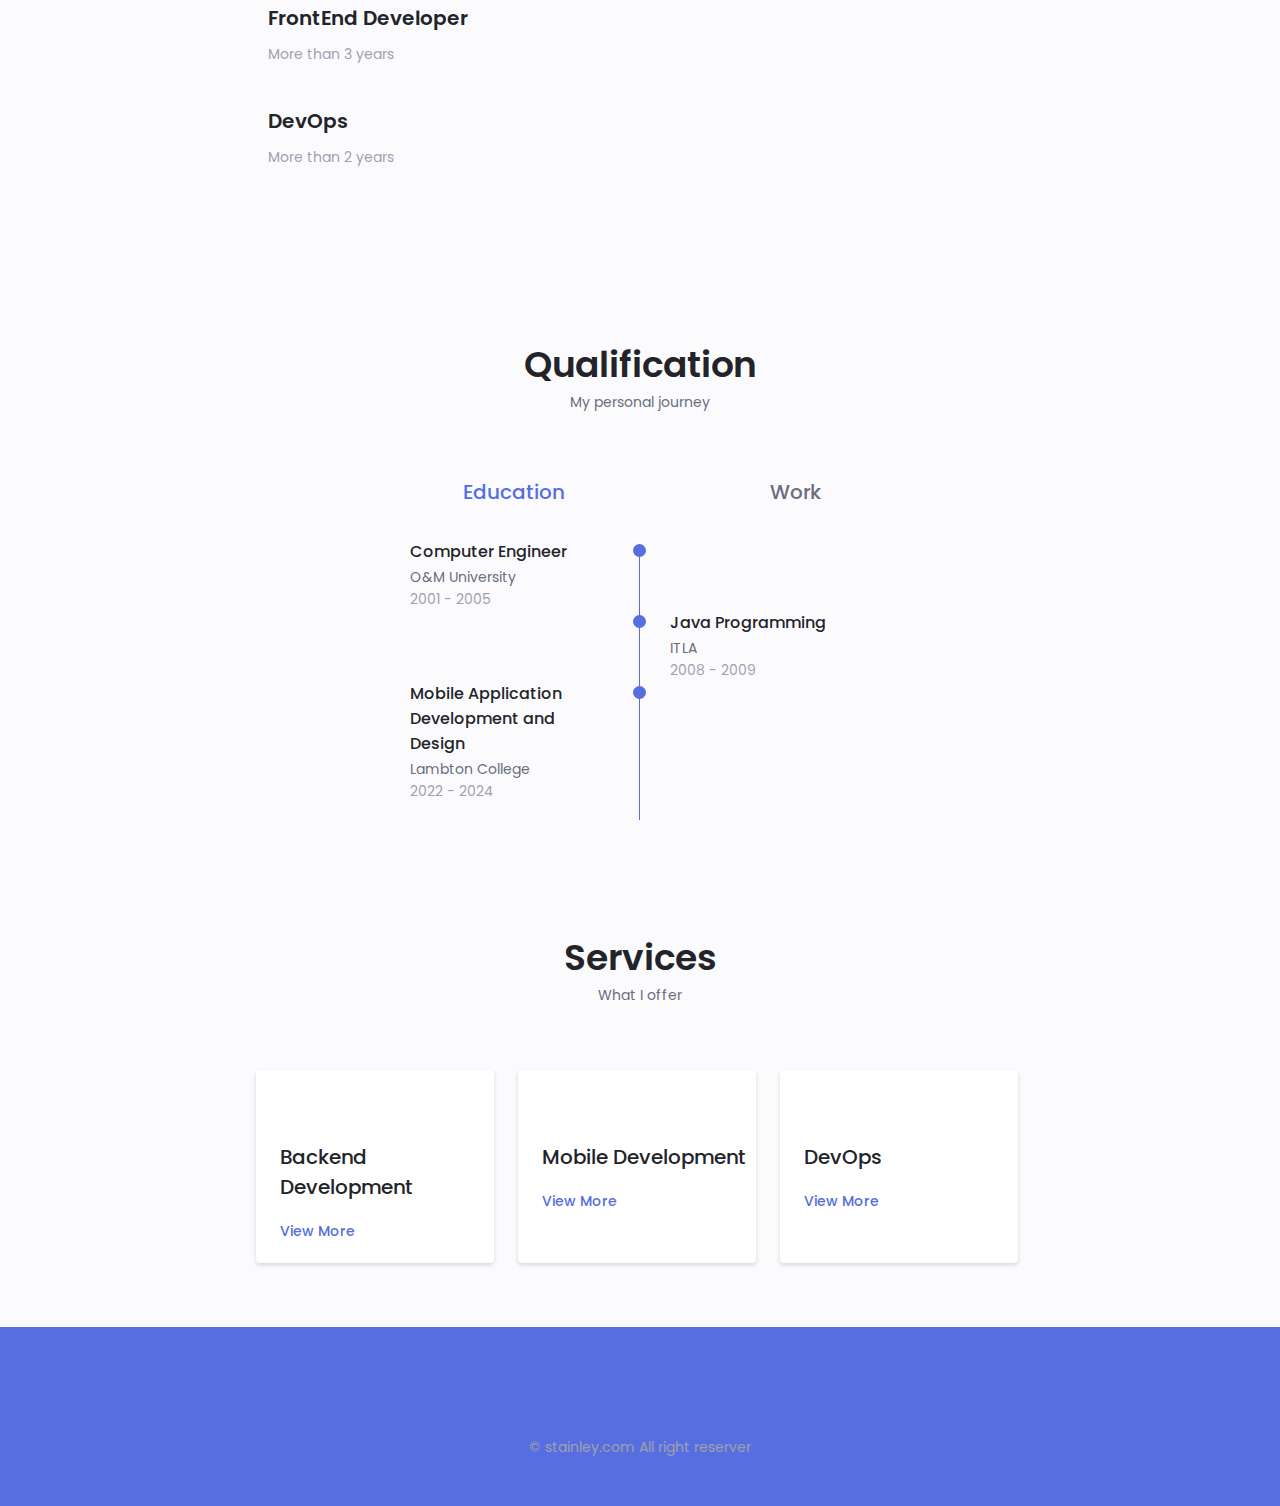
==== commit e458a0d3: "ordering sidebar" ====
--- a/pages/about.html
+++ b/pages/about.html
@@ -37,11 +37,6 @@
                 <li class="nav__item">
                     <a href="#services" class="nav__link">
                         <i class="uil uil-briefcase-alt nav__icon">Services</i>
-                    </a>
-                </li>
-                <li class="nav__item">
-                    <a href="#portfolio" class="nav__link">
-                        <i class="uil uil-scenery nav__icon">Portfolio</i>
                     </a>
                 </li>
                 <li class="nav__item">
--- a/assets/css/content.css
+++ b/assets/css/content.css
@@ -701,58 +701,11 @@
     visibility: visible;
 }
 
-
-/*==================== PORTFOLIO ====================*/
-.portfolio__container {
-    overflow: initial;
-}
-
-.portfolio__content {
-    padding: 0 1.5rem;
-}
-
-.portfolio__img {
-    width: 265px;
-    border-radius: .5rem;
-    justify-self: center;
-}
-
-.portfolio__title {
-    font-size: var(--h3-font-size);
-    margin-bottom: var(--mb-0-5);
-}
-
-.portfolio__description {
-    margin-bottom: var(--mb-0-75);
-}
-
-.portfolio__button:hover .button__icon {
-    transform: translateY(.25rem);
-}
-
-.swiper-button-prev::after, .swiper-button-next:after {
-    content: '';
-}
-
-
 .swiper-button-icon {
     font-size: 2rem;
     color: var(--first-color);
 }
 
-/*
-.swiper-button-prev {
-    left: -.5rem;
-}
-
-.swiper-button-next {
-    right: -.5rem;
-}*/
-
-/*.swiper-container-horizontal > .swiper-pagination-bullets {
-    bottom: -2.5rem;
-}*/
-
 .swiper-pagination-bullet-active {
     background-color: var(--first-color);
 }
@@ -760,12 +713,6 @@
 .swiper-button-prev, .swiper-button-next, .swiper-pagination-bullet {
     outline: none;
 }
-
-/*==================== PROJECT IN MIND ====================*/
-
-
-/*==================== TESTIMONIAL ====================*/
-
 
 /*==================== CONTACT ME ====================*/
 .contact__container {
@@ -1011,25 +958,6 @@
         grid-template-columns: repeat(3, 238px);
     }
 
-    .portfolio__content {
-        column-gap: 5rem;
-    }
-
-    .swiper-portfolio-icon {
-        font-size: 3.5rem;
-    }
-
-    .swiper-button-prev {
-        left: -3.5rem;
-    }
-
-    .swiper-button-next {
-        left: -3.5rem;
-    }
-
-    .swiper-container-horizontal > .swiper-pagination-bullet {
-        bottom: -4.5rem;
-    }
 
     .contact__form {
         width: 460px;
